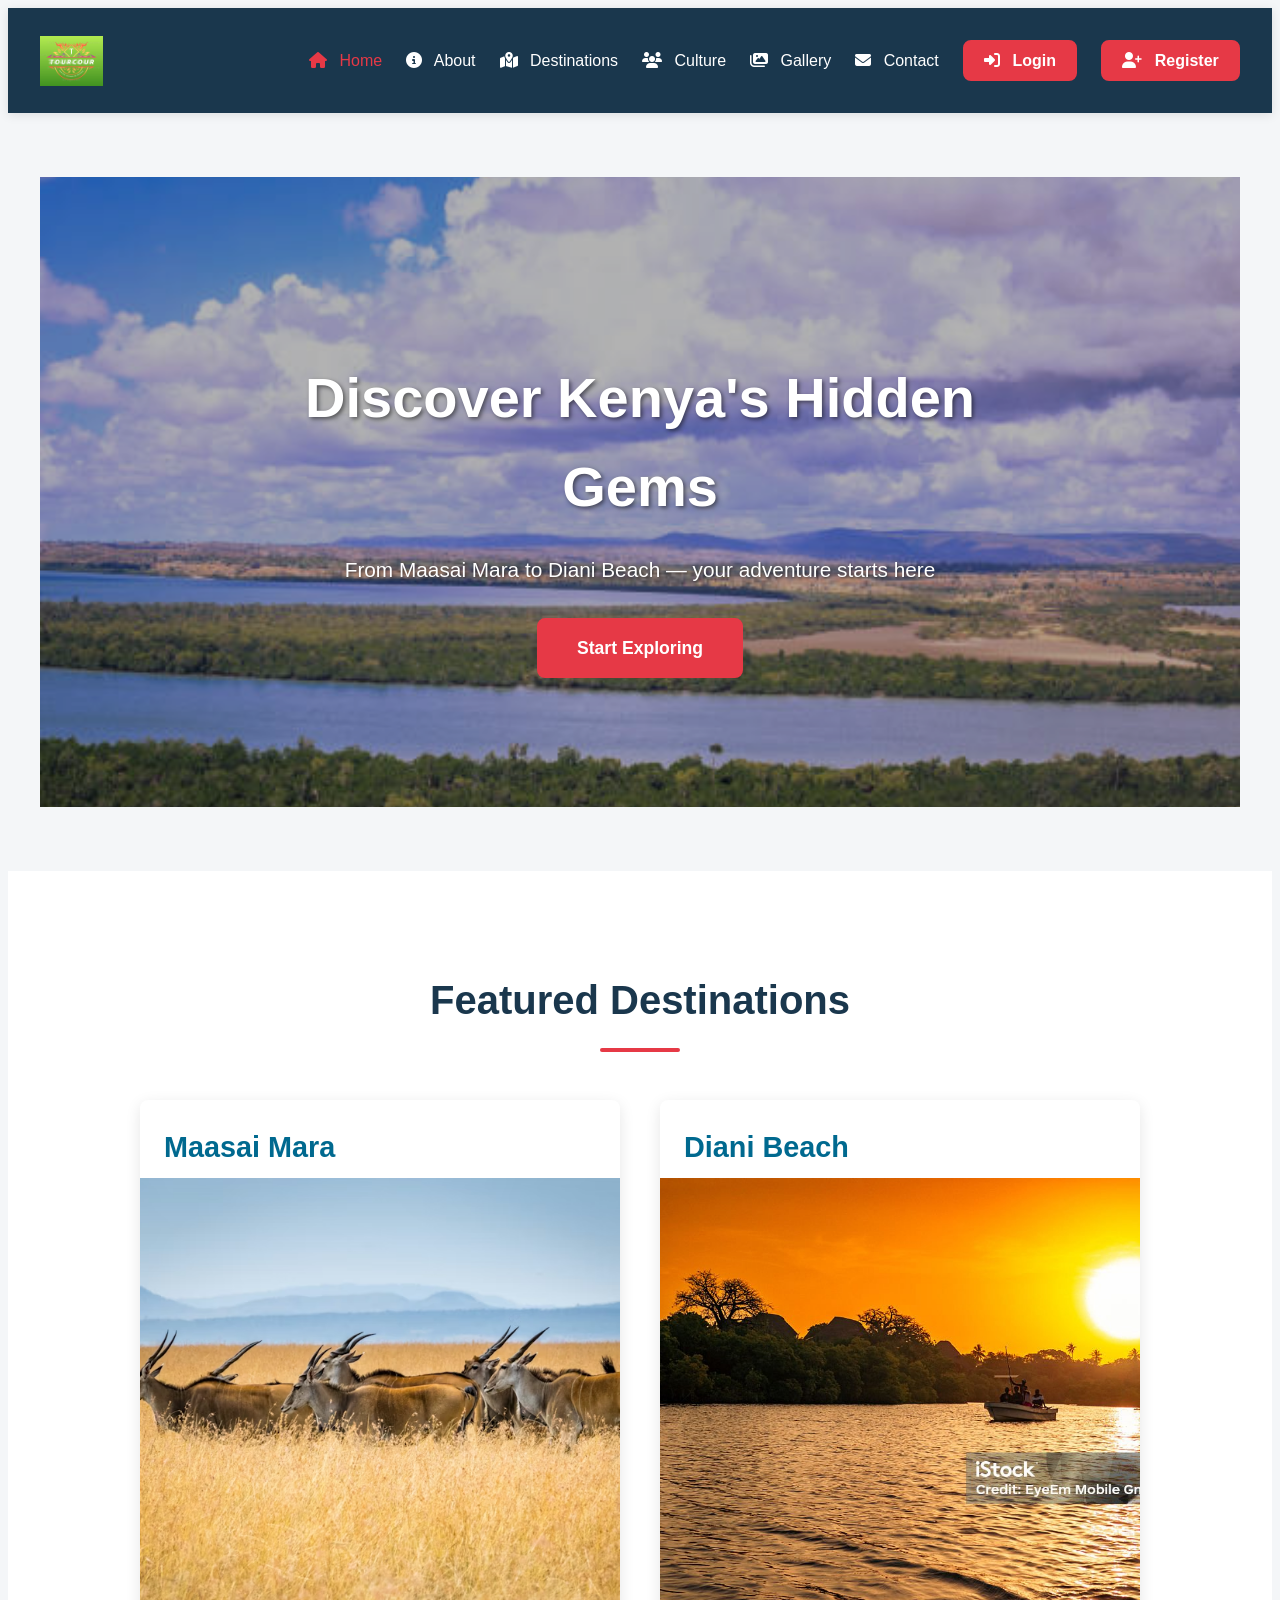
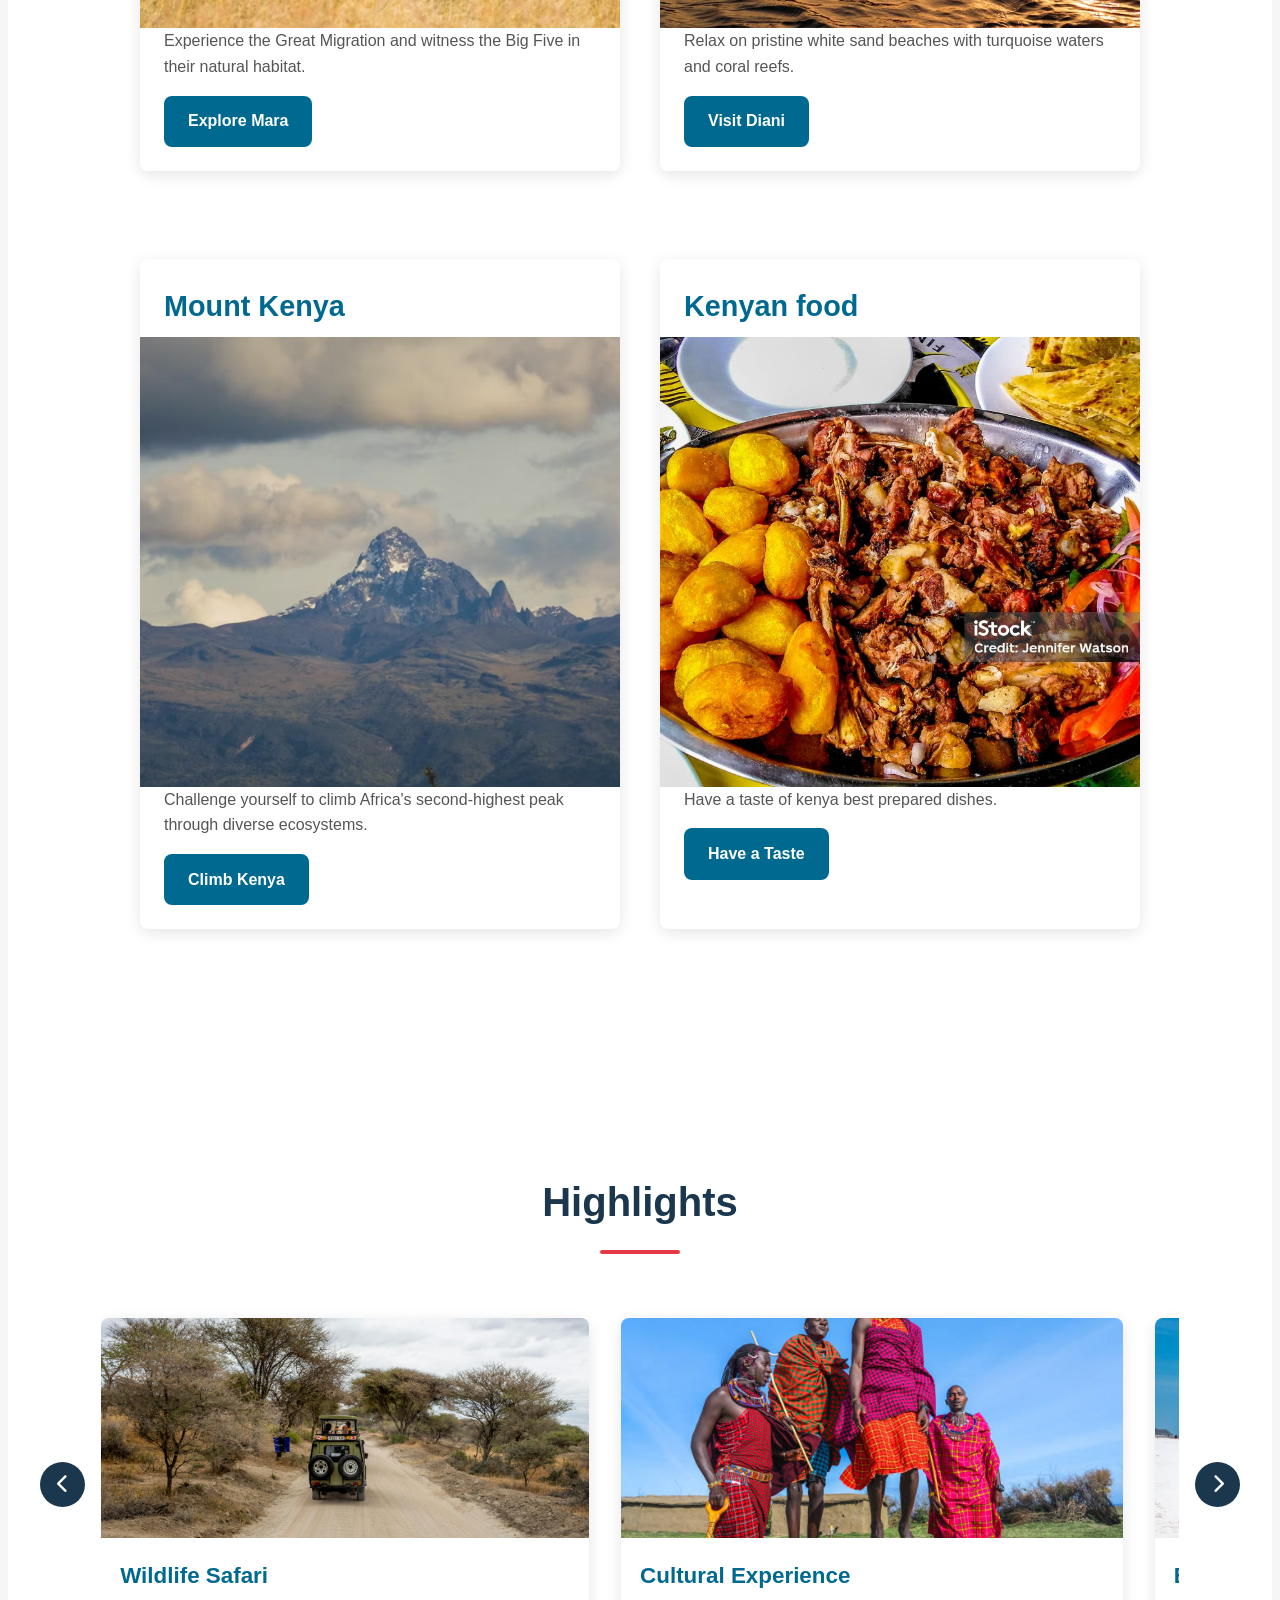
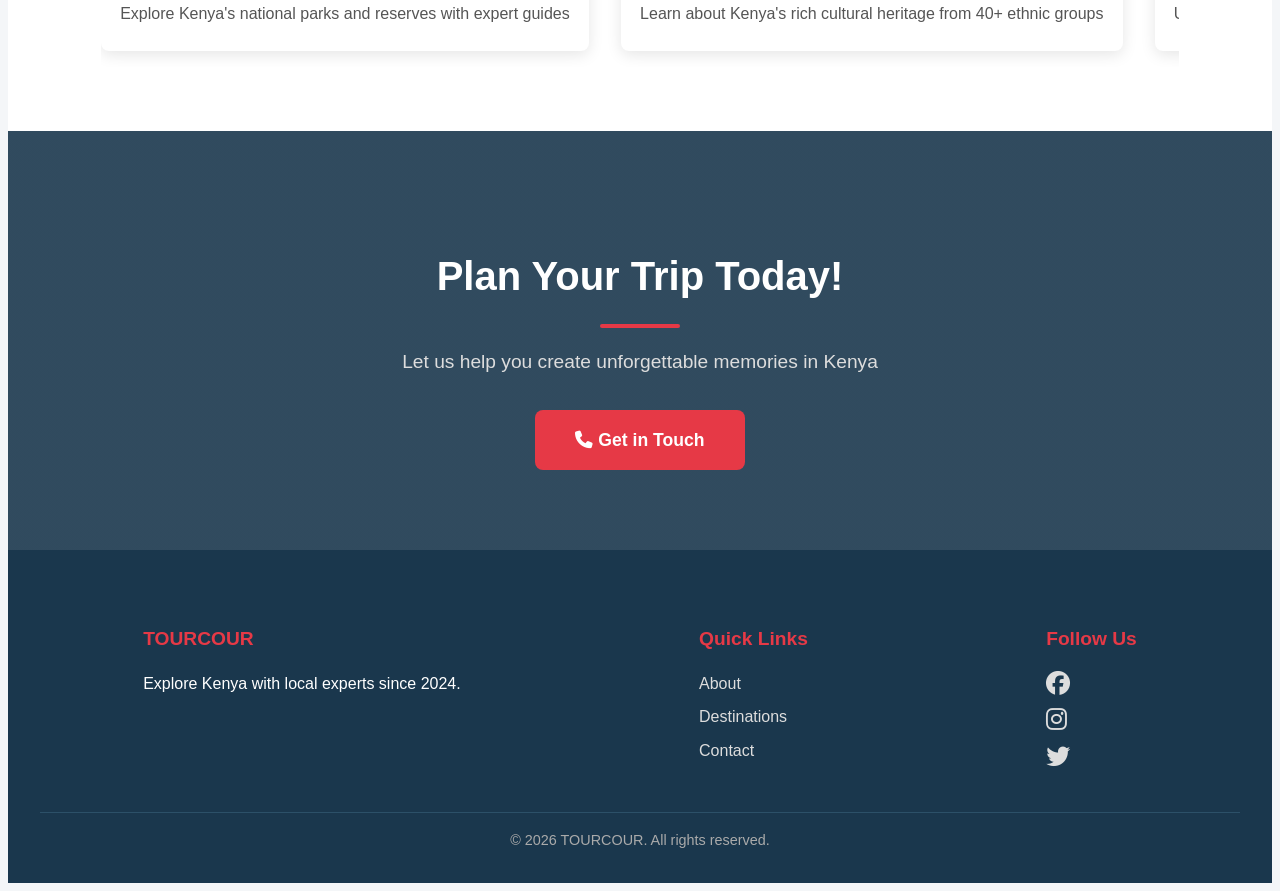
==== index.html @ 34416fbb "Add files via upload" ====
<!DOCTYPE html>
<html lang="en">
<head>
  <meta charset="UTF-8">
  <meta name="viewport" content="width=device-width, initial-scale=1.0">
  <title>TOURCOUR - Explore Kenya's Beauty</title>
  <link rel="stylesheet" href="style.css">
  <link rel="stylesheet" href="https://cdnjs.cloudflare.com/ajax/libs/font-awesome/6.5.0/css/all.min.css">
  <script src="Script.js" defer></script>
</head>
<body>
  <header>
    <nav>
      <div class="logo">
        <img src="Images/LOGO.png" alt="TOURCOUR Logo">
      </div>
      <ul>
        <li><a href="index.html" class="active"><i class="fas fa-home"></i> Home</a></li>
        <li><a href="about.html"><i class="fas fa-info-circle"></i> About</a></li>
        <li><a href="destinations.html"><i class="fas fa-map-marked-alt"></i> Destinations</a></li>
        <li><a href="culture.html"><i class="fas fa-users"></i> Culture</a></li>
        <li><a href="gallery.html"><i class="fas fa-images"></i> Gallery</a></li>
        <li><a href="contact.html"><i class="fas fa-envelope"></i> Contact</a></li>
        <li><button class="btn login-button"><i class="fas fa-sign-in-alt"></i> Login</button></li>
        <li><button class="btn register-button"><i class="fas fa-user-plus"></i> Register</button></li>
      </ul>
    </nav>
  </header>

  <main>
    <section class="hero">
      <img src="Images/Image 26.jpg" alt="Kenyan landscape">
      <div class="hero-text">
        <h1>Discover Kenya's Hidden Gems</h1>
        <p>From Maasai Mara to Diani Beach — your adventure starts here</p>
        <a href="destinations.html" class="btn">Start Exploring</a>
      </div>
    </section>

    <section class="featured-destinations">
      <h2>Featured Destinations</h2>
      <ul class="list-style">
        <li>
          <h3>Maasai Mara</h3>
          <img src="Images/Image 69.jpg" alt="Maasai Mara">
          <p>Experience the Great Migration and witness the Big Five in their natural habitat.</p>
          <a href="destinations.html" class="btn">Explore Mara</a>
        </li>
        <li>
          <h3>Diani Beach</h3>
          <img src="Images/Image 24.jpg" alt="Diani Beach">
          <p>Relax on pristine white sand beaches with turquoise waters and coral reefs.</p>
          <a href="destinations.html" class="btn">Visit Diani</a>
        </li>
        <li>
          <h3>Mount Kenya</h3>
          <img src="Images/Image 63.jpg" alt="Mount Kenya">
          <p>Challenge yourself to climb Africa's second-highest peak through diverse ecosystems.</p>
          <a href="destinations.html" class="btn">Climb Kenya</a>
        </li>
		<li>
		<h3>Kenyan food</h3>
		<img src="Images/Image 12.jpg" alt="Kenyan food">
		<p> Have a taste of kenya best prepared dishes.</p>
		<a href="destinations.html" class="btn">Have a Taste</a>
		</li>
      </ul>
    </section>

    <section class="highlights">
      <h2>Highlights</h2>
      <div class="highlight-carousel">
        <button class="carousel-btn prev"><i class="fas fa-chevron-left"></i></button>
        
        <div class="highlight-track">
          <div class="highlight">
            <img src="Images/Image 6.jpg" alt="Wildlife Safari">
            <h3>Wildlife Safari</h3>
            <p>Explore Kenya's national parks and reserves with expert guides</p>
          </div>
          <div class="highlight">
            <img src="Images/Image 16.jpg" alt="Cultural Experience">
            <h3>Cultural Experience</h3>
            <p>Learn about Kenya's rich cultural heritage from 40+ ethnic groups</p>
          </div>
          <div class="highlight">
            <img src="Images/Image 0.jpg" alt="Beach Relaxation">
            <h3>Beach Relaxation</h3>
            <p>Unwind on Kenya's beautiful Indian Ocean beaches and islands</p>
          </div>
          <div class="highlight">
            <img src="Images/Image 51.jpg" alt="Adventure Tours">
            <h3>Adventure Tours</h3>
            <p>From hot air balloons to hiking, get your adrenaline pumping</p>
          </div>
        </div>

        <button class="carousel-btn next"><i class="fas fa-chevron-right"></i></button>
      </div>
    </section>

    <section class="call-to-action">
      <h2>Plan Your Trip Today!</h2>
      <p>Let us help you create unforgettable memories in Kenya</p>
      <a href="contact.html" class="btn"><i class="fas fa-phone"></i> Get in Touch</a>
    </section>
  </main>

  <footer>
    <div class="footer-content">
      <div class="footer-section">
        <h4>TOURCOUR</h4>
        <p>Explore Kenya with local experts since 2024.</p>
      </div>
      <div class="footer-section">
        <h4>Quick Links</h4>
        <a href="about.html">About</a>
        <a href="destinations.html">Destinations</a>
        <a href="contact.html">Contact</a>
      </div>
      <div class="footer-section">
        <h4>Follow Us</h4>
        <a href="#"><i class="fab fa-facebook"></i></a>
        <a href="#"><i class="fab fa-instagram"></i></a>
        <a href="#"><i class="fab fa-twitter"></i></a>
      </div>
    </div>
    <p class="copyright">&copy; 2026 TOURCOUR. All rights reserved.</p>
  </footer>
</body>
</html>
---- style.css ----
{
  box-sizing: border-box;
  margin: 0;
  padding: 0;
}

body {
  font-family: 'Segoe UI', Tahoma, Geneva, Verdana, sans-serif;
  background-color: #f4f6f8;
  color: #333;
  line-height: 1.6;
}

a {
  text-decoration: none;
  color: inherit;
  transition: all 0.3s ease;
}

img {
  max-width: 100%;
  display: block;
}


header {
  background: #1A374D;
  color: #fff;
  padding: 1rem 2rem;
  position: sticky;
  top: 0;
  z-index: 100;
  box-shadow: 0 2px 10px rgba(0,0,0,0.1);
}

header nav {
  display: flex;
  justify-content: space-between;
  align-items: center;
  max-width: 1400px;
  margin: 0 auto;
}

.logo img {
  height: 50px;
  width: auto;
}

.logo {
  color: #fff;
  font-size: 1.8rem;
  font-weight: bold;
  letter-spacing: 1px;
}

header nav ul {
  list-style: none;
  display: flex;
  align-items: center;
  gap: 1.5rem;
}

header nav a {
  color: #fff;
  text-decoration: none;
  transition: color 0.3s ease;
  font-weight: 500;
  padding: 0.5rem 0;
}

header nav a:hover,
nav a.active {
  color: #e63946;
}

nav a i, nav button i {
  margin-right: 0.5rem;
}

.btn {
  background: #00698f;
  color: #fff;
  border: none;
  padding: 0.8rem 1.5rem;
  font-size: 1rem;
  cursor: pointer;
  border-radius: 0.5rem;
  transition: all 0.3s ease;
  display: inline-block;
  font-weight: 600;
  text-align: center;
}

.btn:hover {
  background: #005d7f;
  transform: translateY(-2px);
  box-shadow: 0 5px 15px rgba(0,0,0,0.2);
}

/* Login & Register Buttons - NOT WHITE ANYMORE */
.login-button, .register-button {
  background: #e63946;
  border: 2px solid #e63946;
  color: #fff;
  padding: 0.6rem 1.2rem;
}

.login-button:hover, .register-button:hover {
  background: #b30000;
  border-color: #b30000;
  color: #fff;
}

.hero {
  position: relative;
  height: 70vh;
  overflow: hidden;
}

.hero img {
  width: 100%;
  height: 100%;
  object-fit: cover;
  filter: brightness(0.7);
}

.hero-text {
  position: absolute;
  top: 50%;
  left: 50%;
  transform: translate(-50%, -50%);
  text-align: center;
  color: white;
  width: 90%;
  max-width: 800px;
}

.hero-text h1 {
  font-size: 3.5rem;
  margin-bottom: 1rem;
  text-shadow: 2px 2px 4px rgba(0,0,0,0.5);
}

.hero-text p {
  font-size: 1.3rem;
  margin-bottom: 2rem;
  text-shadow: 1px 1px 3px rgba(0,0,0,0.5);
}

.hero .btn {
  background: #e63946;
  padding: 1rem 2.5rem;
  font-size: 1.1rem;
}

.hero .btn:hover {
  background: #b30000;
}

.page-header {
  height: 45vh;
  background-size: cover;
  background-position: center;
  display: flex;
  flex-direction: column;
  justify-content: center;
  align-items: center;
  text-align: center;
  color: white;
  position: relative;
}

.page-header::before {
  content: '';
  position: absolute;
  top: 0;
  left: 0;
  width: 100%;
  height: 100%;
  background: rgba(0,0,0,0.5);
}

.page-header h1, .page-header p {
  position: relative;
  z-index: 1;
  text-shadow: 2px 2px 4px rgba(0,0,0,0.5);
}

.page-header h1 {
  font-size: 3rem;
  margin-bottom: 0.5rem;
}

.page-header p {
  font-size: 1.2rem;
  max-width: 600px;
}

section {
  padding: 4rem 2rem;
}

section:nth-child(even) {
  background-color: #fff;
}

h2 {
  text-align: center;
  font-size: 2.5rem;
  color: #1A374D;
  margin-bottom: 3rem;
  position: relative;
}

h2::after {
  content: '';
  width: 80px;
  height: 4px;
  background: #e63946;
  display: block;
  margin: 1rem auto 0;
  border-radius: 2px;
}

.list-style {
  list-style: none;
  padding: 0;
  max-width: 1000px;
  margin: 2rem auto;
  display: grid;
  grid-template-columns: repeat(auto-fit, minmax(350px, 1fr));
  gap: 2.5rem;
}

.list-style li {
  background: #fff;
  margin-bottom: 3rem;
  border-radius: 0.5rem;
  box-shadow: 0 4px 15px rgba(0,0,0,0.1);
  overflow: hidden;
  transition: transform 0.3s ease;
}

.list-style li:hover {
  transform: translateY(-5px);
  box-shadow: 0 8px 25px rgba(0,0,0,0.15);
}

.list-style h3 {
  padding: 1.5rem 1.5rem 0.5rem 1.5rem;
  margin: 0;
  color: #00698f;
  font-size: 1.8rem;
}

.list-style img {
  width: 100%;
  height: 450px;
  object-fit: cover;
 object-position: center;
  display: block;
}

.list-style p {
  padding: 0 1.5rem 1rem 1.5rem;
  color: #555;
  line-height: 1.6;
  margin: 0;
}

.list-style h4 {
  padding: 0 1.5rem;
  margin: 1rem 0 0.5rem 0;
  color: #1A374D;
  font-size: 1.2rem;
}

.list-style .btn {
  margin: 0 1.5rem 1.5rem 1.5rem;
  background: #00698f;
}

.list-style .btn:hover {
  background: #005d7f;
}


.highlights {
  padding: 4rem 2rem;
  background: #fff;
}

.highlight-carousel {
  max-width: 1200px;
  margin: 0 auto;
  position: relative;
  display: flex;
  align-items: center;
  gap: 1rem;
}

.highlight-track {
  display: flex;
  gap: 2rem;
  overflow-x: auto;
  scroll-behavior: smooth;
  scrollbar-width: none;
  -ms-overflow-style: none;
  padding: 1rem 0;
}

.highlight-track::-webkit-scrollbar {
  display: none;
}

.highlight {
  min-width: 300px;
  background: #fff;
  border-radius: 0.5rem;
  box-shadow: 0 4px 15px rgba(0,0,0,0.1);
  overflow: hidden;
  transition: transform 0.3s ease;
  flex-shrink: 0;
}

.highlight:hover {
  transform: translateY(-5px);
}

.highlight img {
  width: 100%;
  height: 220px;
  object-fit: cover;
  display: block;
}

.highlight h3 {
  padding: 1.2rem 1.2rem 0.5rem 1.2rem;
  margin: 0;
  color: #00698f;
  font-size: 1.4rem;
}

.highlight p {
  padding: 0 1.2rem 1.5rem 1.2rem;
  margin: 0;
  color: #555;
  line-height: 1.6;
}

.carousel-btn {
  background: #1A374D;
  color: white;
  border: none;
  width: 45px;
  height: 45px;
  border-radius: 50%;
  cursor: pointer;
  font-size: 1.2rem;
  transition: all 0.3s ease;
  flex-shrink: 0;
}

.carousel-btn:hover {
  background: #e63946;
  transform: scale(1.1);
}

.call-to-action {
  background: linear-gradient(rgba(26,55,77,0.9), rgba(26,55,77,0.9)), url('Images/Image 32');
  background-size: cover;
  background-position: center;
  color: white;
  text-align: center;
  padding: 5rem 2rem;
}

.call-to-action h2 {
  color: white;
  margin-bottom: 1rem;
}

.call-to-action h2::after {
  background: #e63946;
}

.call-to-action p {
  font-size: 1.2rem;
  margin-bottom: 2rem;
  color: #ddd;
}

.call-to-action .btn {
  background: #e63946;
  padding: 1rem 2.5rem;
  font-size: 1.1rem;
}

.call-to-action .btn:hover {
  background: #b30000;
}

.about-intro {
  text-align: center;
  max-width: 800px;
  margin: 0 auto 3rem auto;
}

.about-grid {
  display: grid;
  grid-template-columns: repeat(auto-fit, minmax(280px, 1fr));
  gap: 2rem;
  max-width: 1200px;
  margin: 0 auto 3rem auto;
}

.about-card {
  background: #fff;
  padding: 2.5rem 2rem;
  border-radius: 0.5rem;
  box-shadow: 0 4px 15px rgba(0,0,0,0.08);
  text-align: center;
  transition: transform 0.3s ease;
}

.about-card:hover {
  transform: translateY(-5px);
}

.about-icon {
  font-size: 3rem;
  color: #e63946;
  margin-bottom: 1.5rem;
  display: block;
}

.about-card h3 {
  color: #1A374D;
  font-size: 1.5rem;
  margin-bottom: 1rem;
}

.about-card p {
  color: #555;
  line-height: 1.7;
  text-align: left;
}

.about-card p strong {
  color: #00698f;
}

.about-cta {
  text-align: center;
  background: #1A374D;
  color: white;
  padding: 3rem 2rem;
  border-radius: 0.5rem;
  max-width: 800px;
  margin: 0 auto;
}

.about-cta h3 {
  font-size: 2rem;
  margin-bottom: 1rem;
  color: white;
}

.about-cta p {
  font-size: 1.1rem;
  margin-bottom: 2rem;
  color: #ddd;
}

.about-cta .btn {
  background: #e63946;
}

.about-cta .btn:hover {
  background: #b30000;
}

.gallery-container {
  max-width: 1200px;
  margin: 2rem auto;
  padding: 0 1rem;
  display: grid;
  grid-template-columns: repeat(auto-fit, minmax(350px, 1fr));
  gap: 2rem;
}

.gallery-item {
  background: #fff;
  border-radius: 0.5rem;
  box-shadow: 0 4px 15px rgba(0,0,0,0.1);
  overflow: hidden;
  transition: transform 0.3s ease;
}

.gallery-item:hover {
  transform: translateY(-5px);
}

.gallery-item img {
  width: 100%;
  height: 300px;
  object-fit: cover;
  display: block;
}

.gallery-text {
  padding: 1.5rem;
}

.gallery-text h3 {
  color: #00698f;
  font-size: 1.5rem;
  margin: 0 0 0.8rem 0;
}

.gallery-text p {
  color: #555;
  line-height: 1.6;
  margin: 0;
}

.contact-container {
  max-width: 1100px;
  margin: 0 auto;
  display: grid;
  grid-template-columns: 1fr 1.5fr;
  gap: 3rem;
  align-items: start;
}

.contact-info, .contact-form-wrapper {
  background: #fff;
  padding: 2.5rem;
  border-radius: 0.5rem;
  box-shadow: 0 4px 15px rgba(0,0,0,0.08);
}

.contact-info h2, .contact-form-wrapper h2 {
  text-align: left;
  margin-bottom: 1rem;
}

.contact-info h2::after, .contact-form-wrapper h2::after {
  margin: 1rem 0 0 0;
}

.info-item {
  display: flex;
  align-items: flex-start;
  gap: 1rem;
  margin: 2rem 0;
}

.info-item i {
  font-size: 1.5rem;
  color: #e63946;
  margin-top: 0.2rem;
  width: 30px;
}

.info-item h4 {
  margin: 0 0 0.3rem 0;
  color: #1A374D;
}

.info-item p {
  margin: 0;
  color: #555;
}

.form-group {
  margin-bottom: 1.5rem;
}

.form-group label {
  display: block;
  margin-bottom: 0.5rem;
  color: #1A374D;
  font-weight: 600;
}

.form-group label i {
  margin-right: 0.5rem;
  color: #e63946;
}

.form-group input,
.form-group textarea {
  width: 100%;
  padding: 0.9rem;
  border: 2px solid #e0e0e0;
  border-radius: 0.5rem;
  font-size: 1rem;
  font-family: inherit;
  transition: border-color 0.3s ease;
}

.form-group input:focus,
.form-group textarea:focus {
  outline: none;
  border-color: #00698f;
}

.contact-form-wrapper .btn {
  width: 100%;
  padding: 1rem;
  font-size: 1.1rem;
  background: #e63946;
}

.contact-form-wrapper .btn:hover {
  background: #b30000;
}


.modal {
  display: none;
  position: fixed;
  z-index: 1000;
  left: 0;
  top: 0;
  width: 100%;
  height: 100%;
  background-color: rgba(0,0,0,0.6);
  animation: fadeIn 0.3s;
}

@keyframes fadeIn {
  from { opacity: 0; }
  to { opacity: 1; }
}

.modal-content {
  background-color: #fff;
  margin: 10% auto;
  padding: 2.5rem;
  border-radius: 0.5rem;
  width: 90%;
  max-width: 450px;
  position: relative;
  animation: slideDown 0.3s;
}

@keyframes slideDown {
  from { transform: translateY(-50px); opacity: 0; }
  to { transform: translateY(0); opacity: 1; }
}

.close {
  position: absolute;
  right: 1.5rem;
  top: 1rem;
  font-size: 2rem;
  font-weight: bold;
  color: #aaa;
  cursor: pointer;
  transition: color 0.3s;
}

.close:hover {
  color: #e63946;
}

.modal-content h2 {
  margin-bottom: 1.5rem;
  text-align: center;
  color: #1A374D;
}

.modal-content h2 i {
  margin-right: 0.5rem;
  color: #e63946;
}

.modal-content .btn {
  width: 100%;
  margin-top: 0.5rem;
}


footer {
  background: #1A374D;
  color: #fff;
  padding: 3rem 2rem 1rem;
}

.footer-content {
  display: flex;
  justify-content: space-around;
  flex-wrap: wrap;
  gap: 2rem;
  max-width: 1200px;
  margin: 0 auto 2rem;
}

.footer-section h4 {
  margin-bottom: 1rem;
  color: #e63946;
  font-size: 1.2rem;
}

.footer-section a {
  color: #ddd;
  text-decoration: none;
  display: block;
  margin-bottom: 0.5rem;
  transition: color 0.3s;
}

.footer-section a:hover {
  color: #fff;
}

.footer-section i {
  font-size: 1.5rem;
  margin-right: 1rem;
}

.footer-section i:hover {
  color: #e63946;
}

.copyright {
  text-align: center;
  border-top: 1px solid #2c5068;
  padding-top: 1rem;
  color: #aaa;
  font-size: 0.9rem;
}

.image-container,
.destination-card,
.culture-group,
.gallery ul {
  display: none;
}


@media (max-width: 768px) {
  header nav {
    flex-direction: column;
    gap: 1rem;
  }
  
  header nav ul {
    flex-wrap: wrap;
    justify-content: center;
    gap: 1rem;
  }
  
  .hero-text h1 {
    font-size: 2.5rem;
  }
  
  .hero-text p {
    font-size: 1.1rem;
  }
  
  .page-header h1 {
    font-size: 2rem;
  }
  
  .page-header p {
    font-size: 1rem;
    padding: 0 1rem;
  }
  
  .contact-container {
    grid-template-columns: 1fr;
    gap: 2rem;
  }
  
  .carousel-btn {
    display: none;
  }
  
  .highlight {
    min-width: 280px;
  }
  
  .gallery-container {
    grid-template-columns: 1fr;
  }
  
  .about-grid {
    grid-template-columns: 1fr;
  }
  
  .footer-content {
    flex-direction: column;
    text-align: center;
  }
  
  .modal-content {
    margin: 20% auto;
    width: 95%;
  }
  
  section {
    padding: 2rem 1rem;
  }
  
  h2 {
    font-size: 2rem;
  }
}
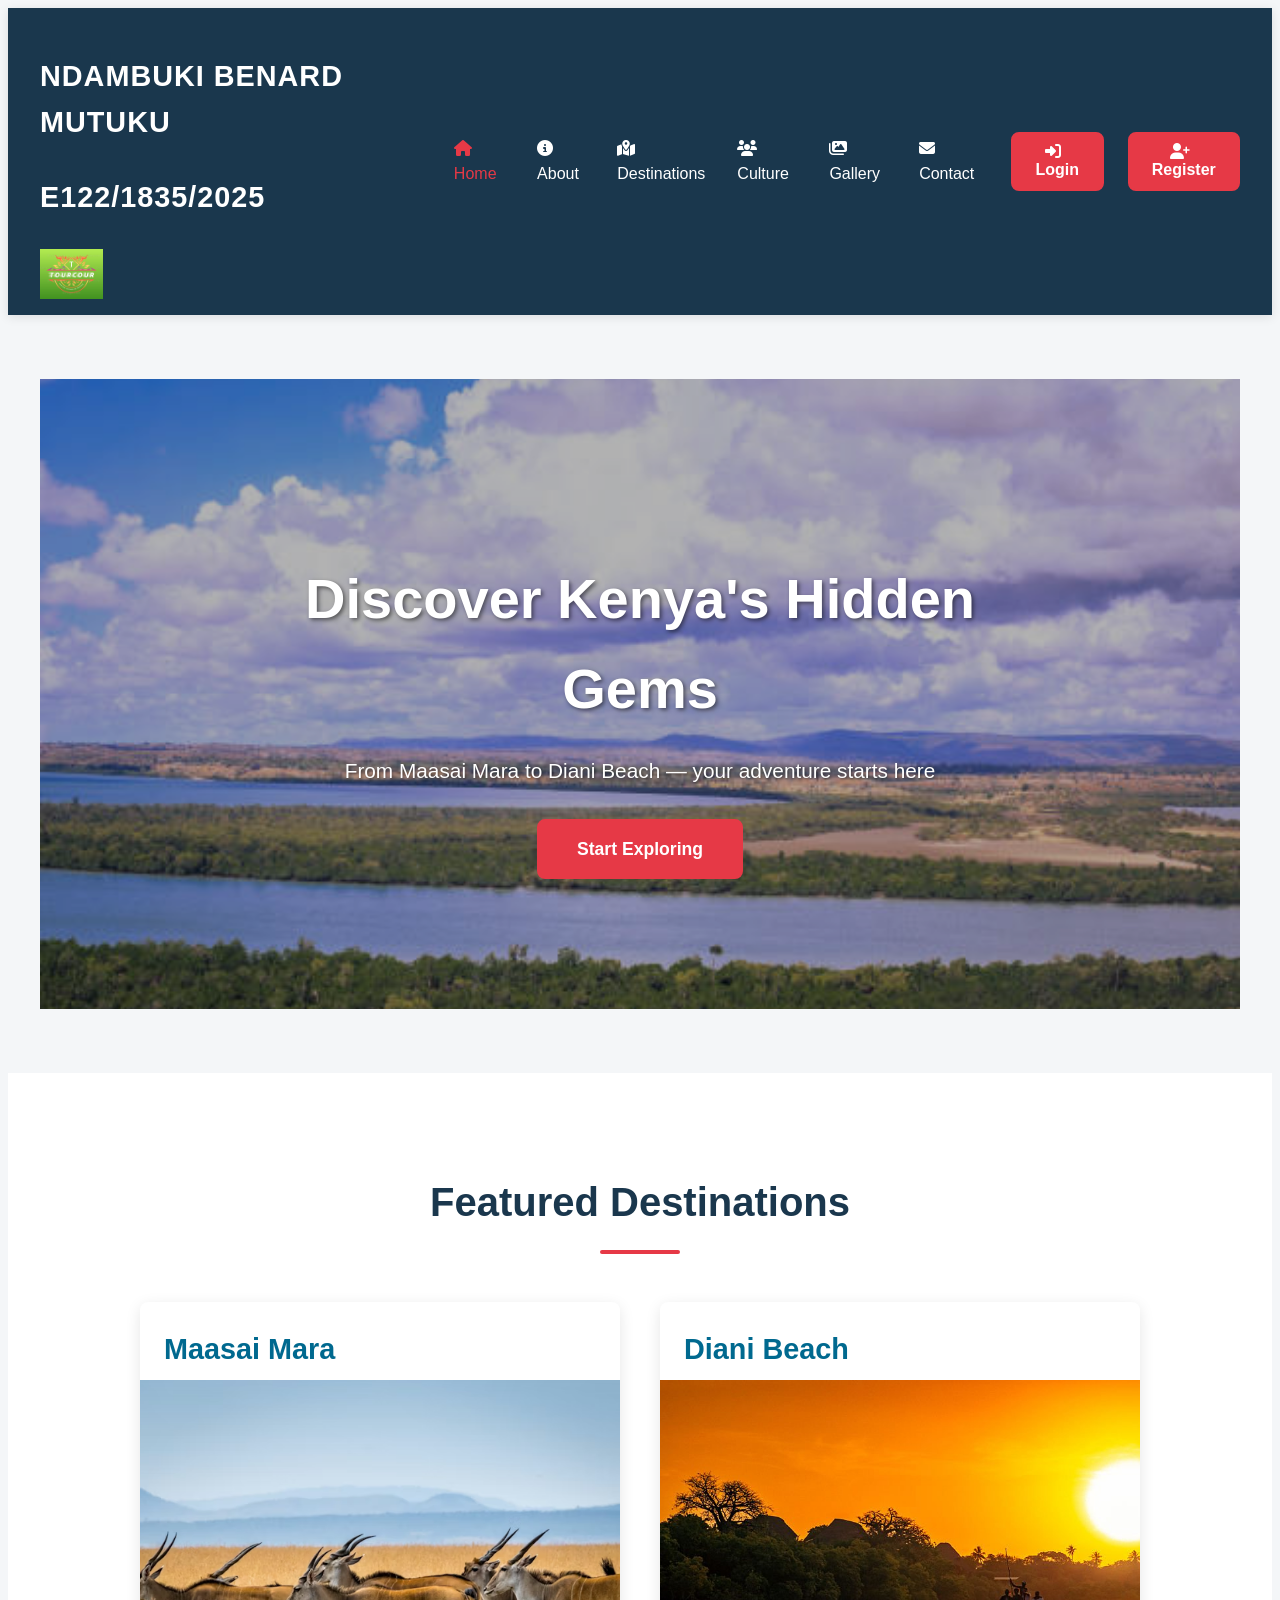
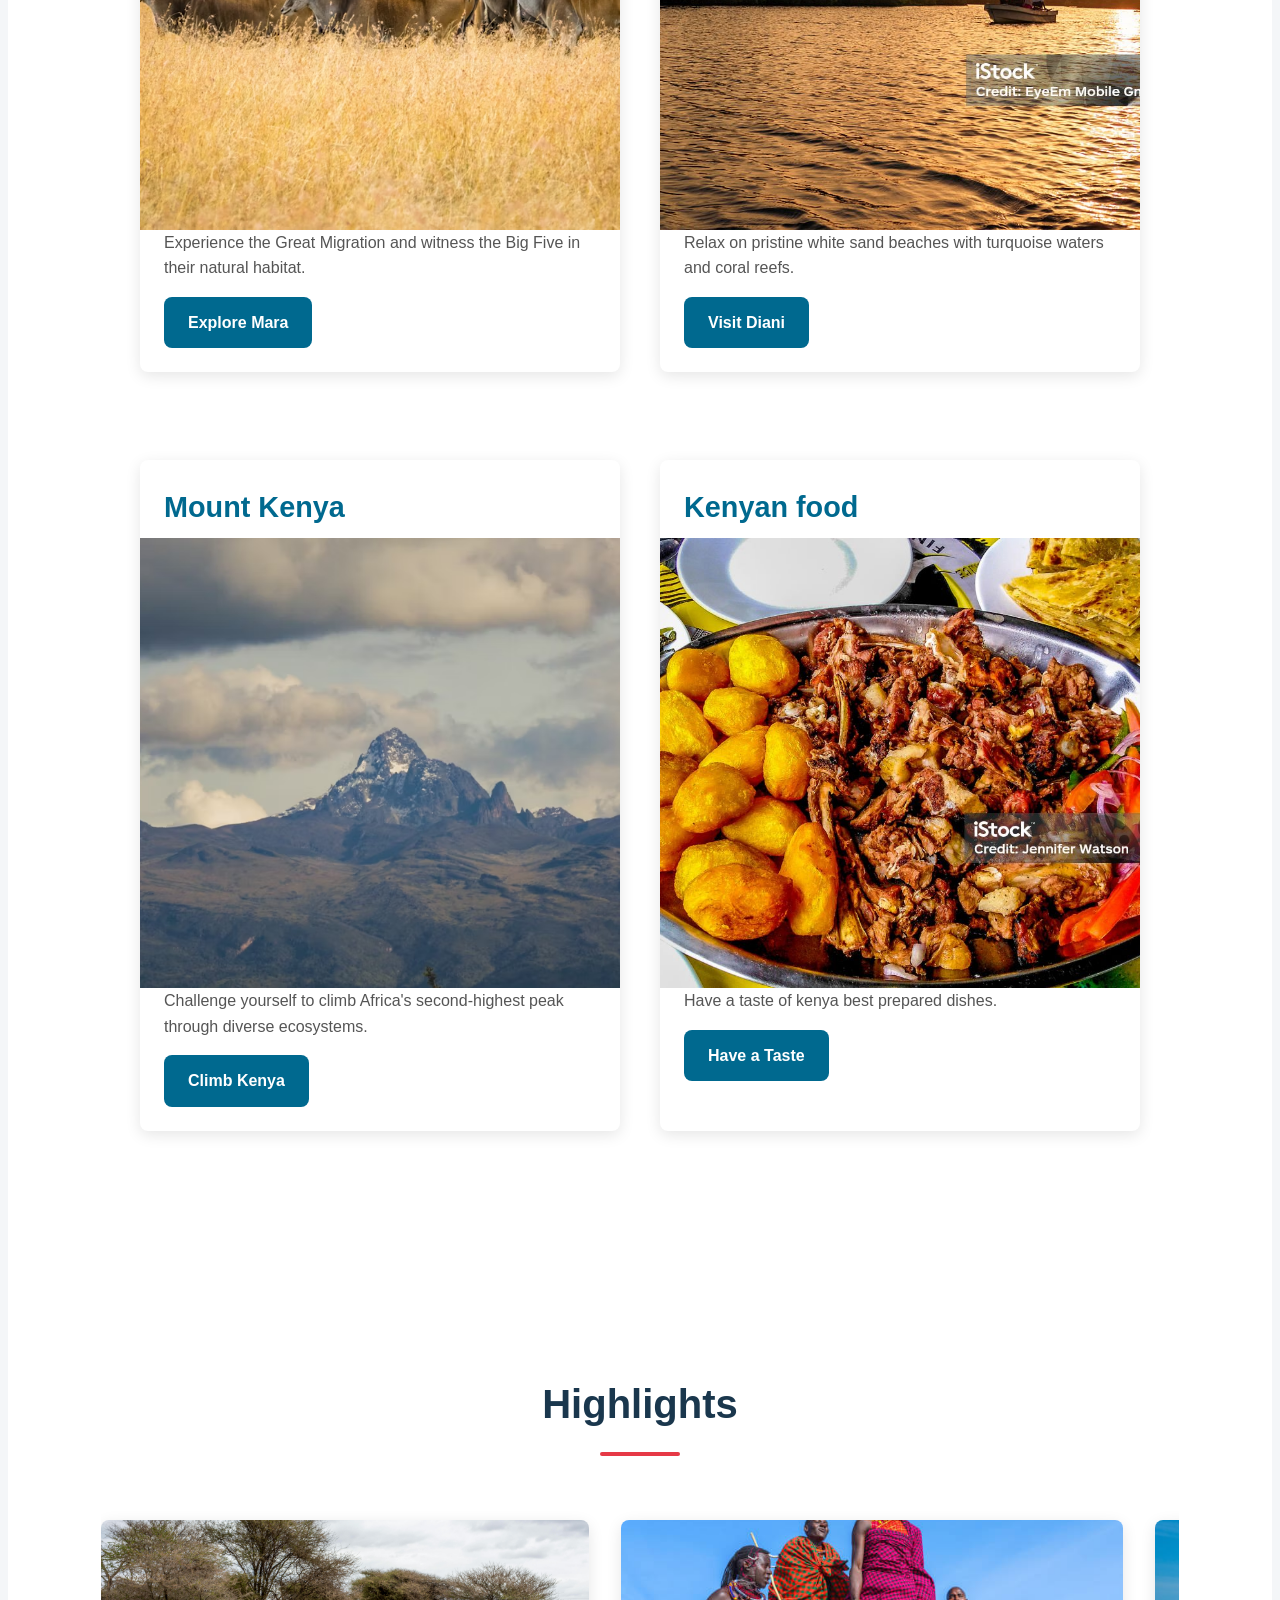
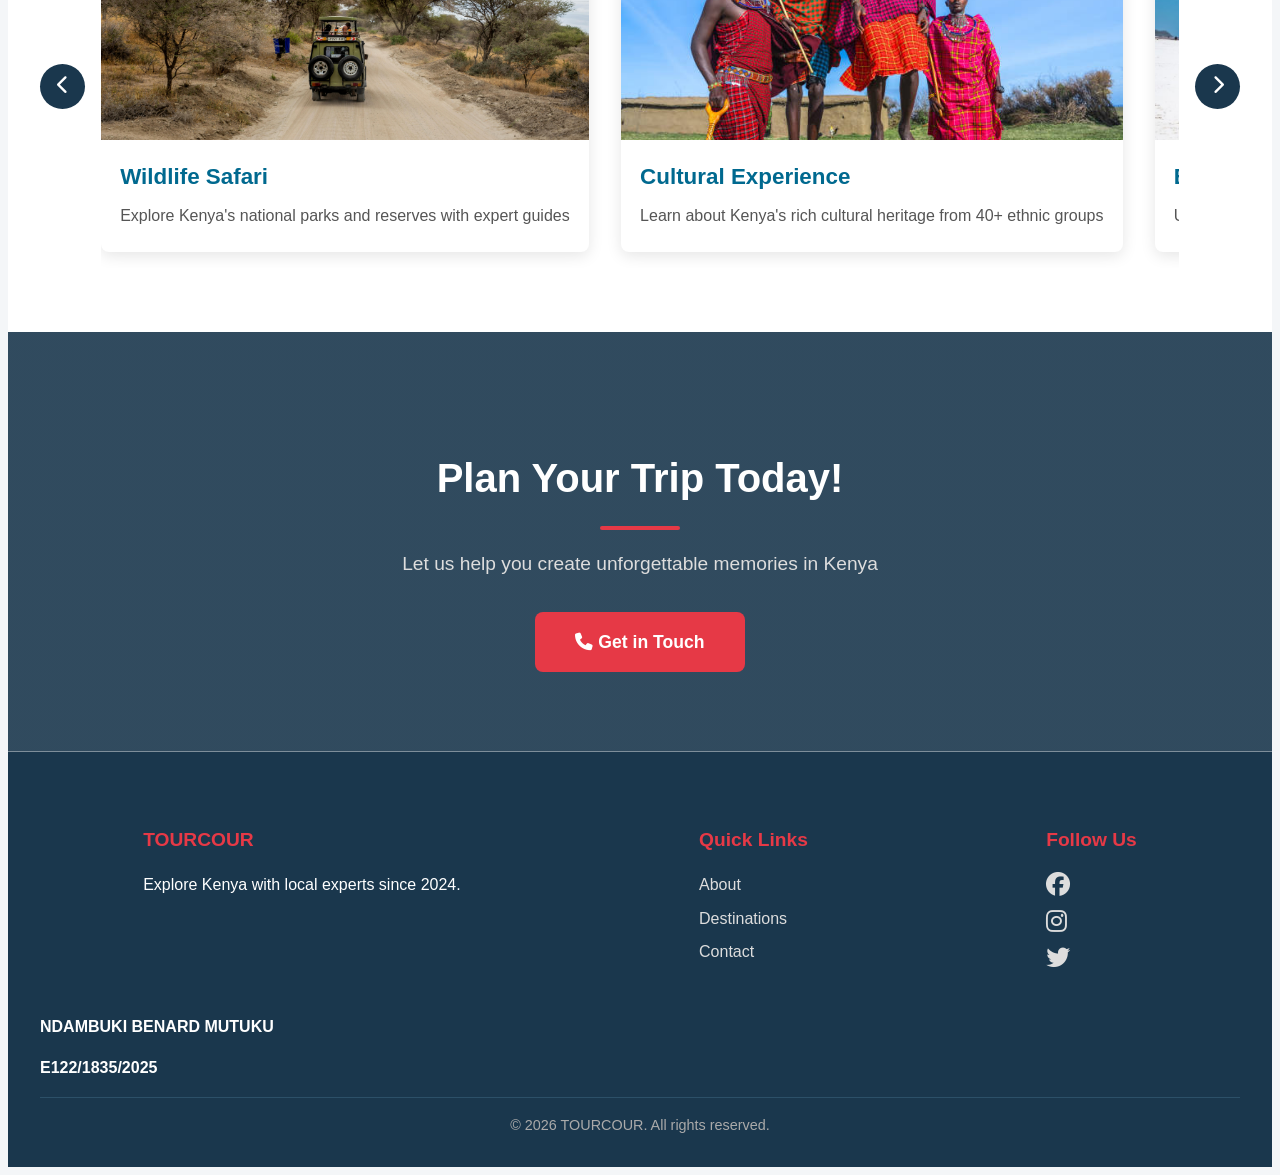
==== commit 498fdcec: "Update index.html" ====
--- a/index.html
+++ b/index.html
@@ -12,6 +12,8 @@
   <header>
     <nav>
       <div class="logo">
+		  <p><b>NDAMBUKI BENARD MUTUKU</b></p>
+		  <P><b>E122/1835/2025</b></P>
         <img src="Images/LOGO.png" alt="TOURCOUR Logo">
       </div>
       <ul>
@@ -125,7 +127,9 @@
         <a href="#"><i class="fab fa-twitter"></i></a>
       </div>
     </div>
+	  <p><b>NDAMBUKI BENARD MUTUKU</b></p>
+		  <P><b>E122/1835/2025</b></P>
     <p class="copyright">&copy; 2026 TOURCOUR. All rights reserved.</p>
   </footer>
 </body>
-</html>+</html>
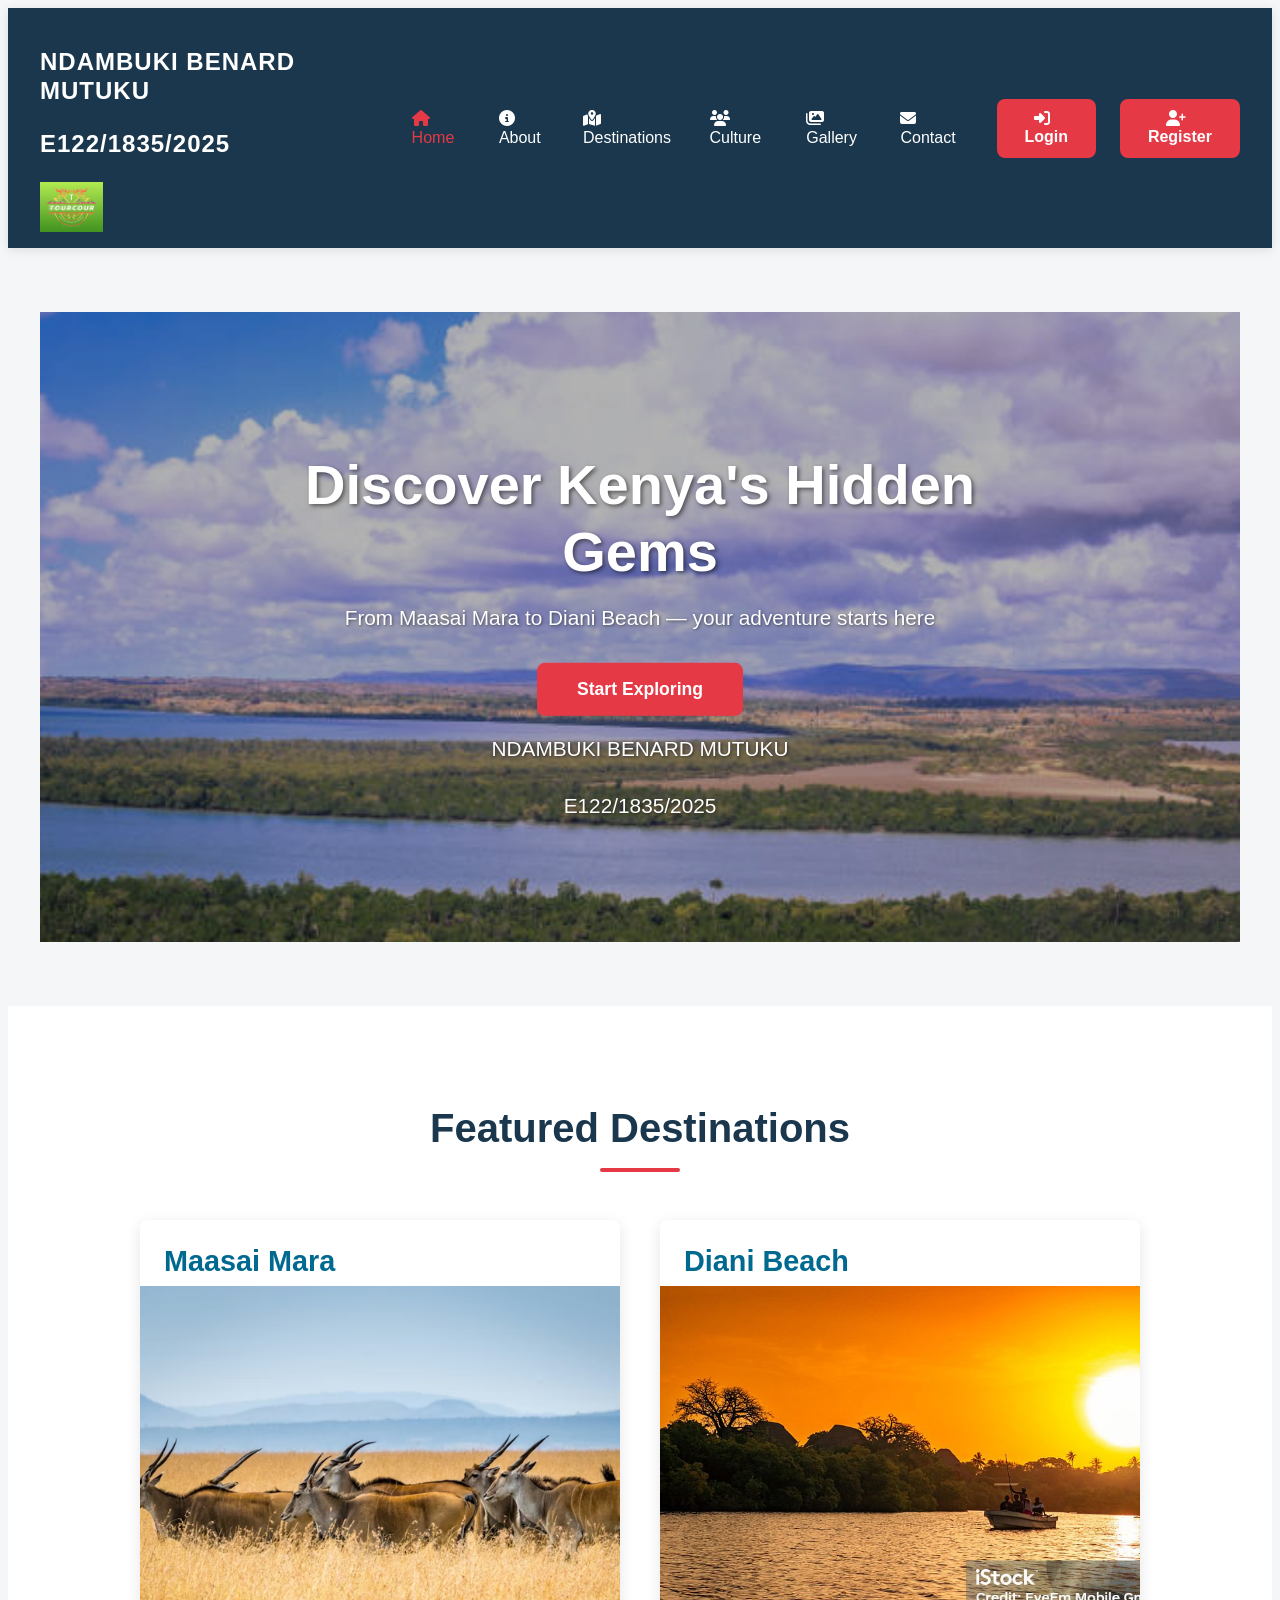
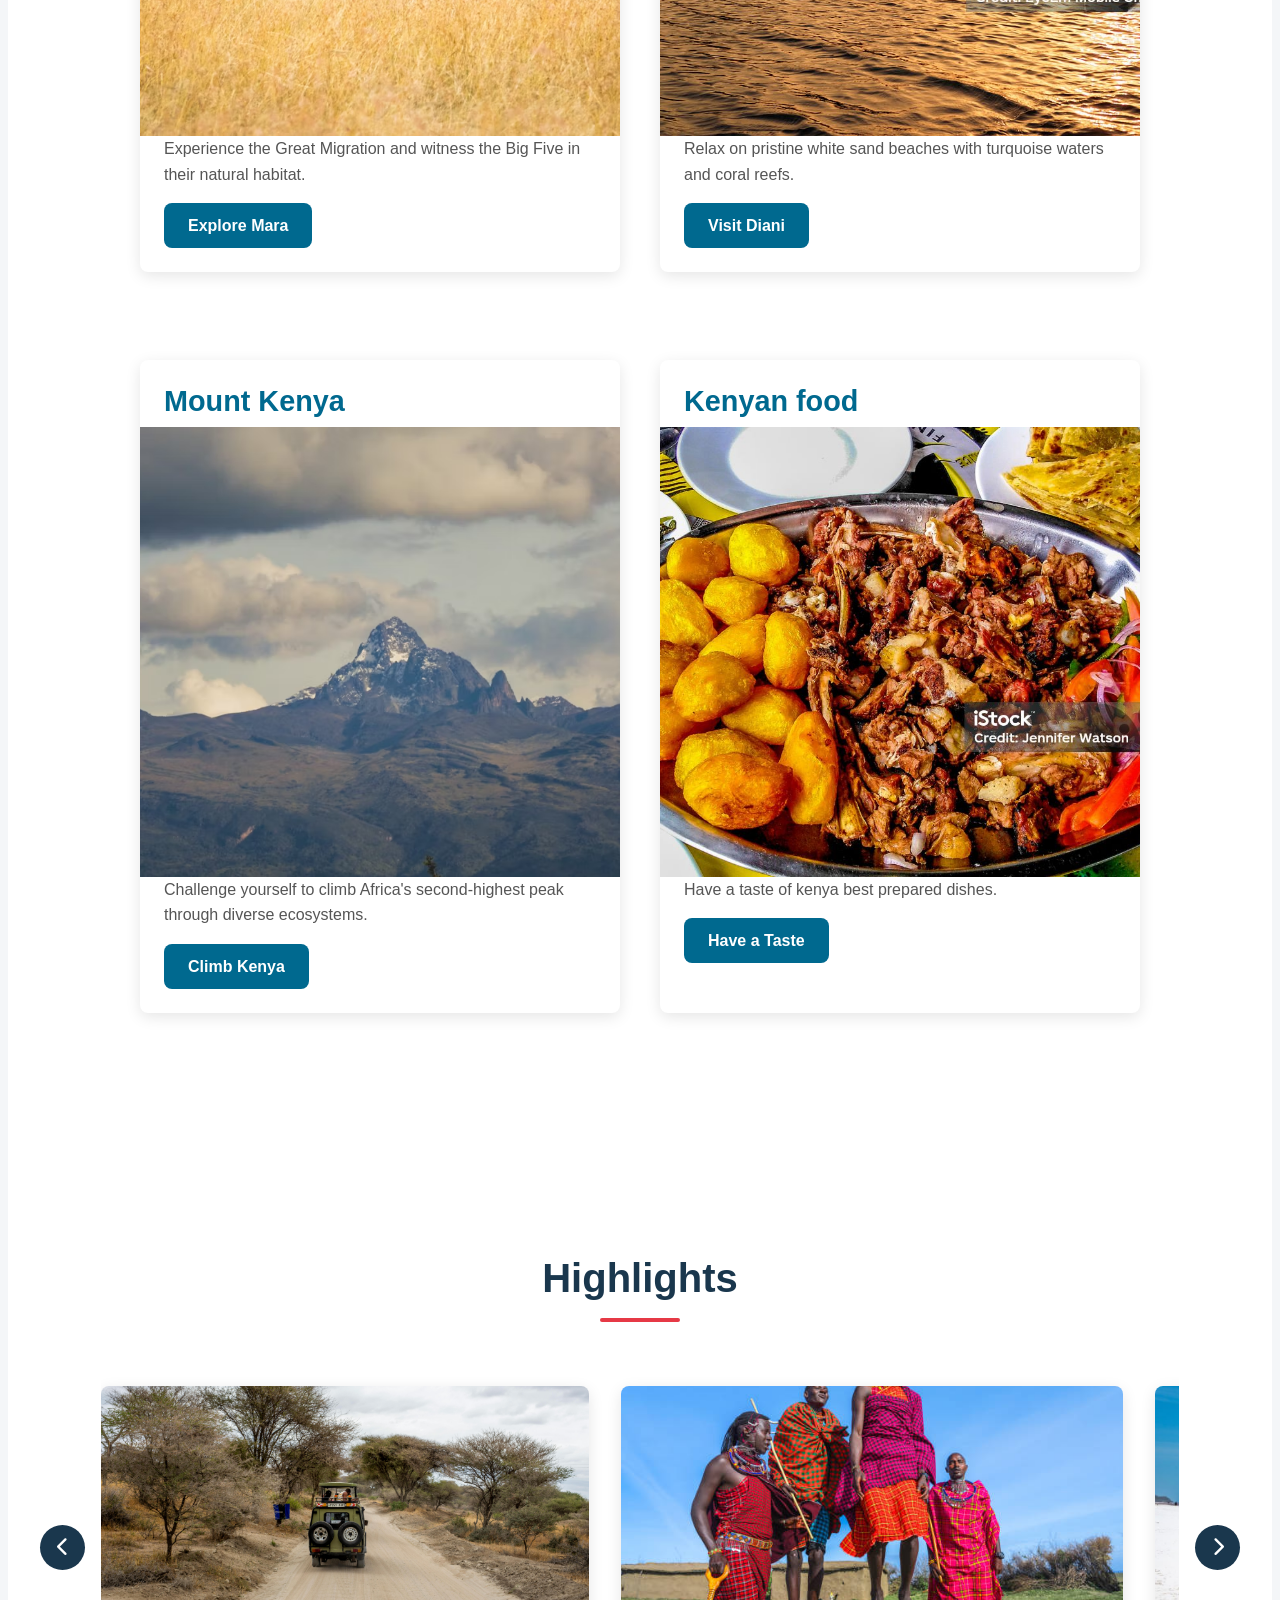
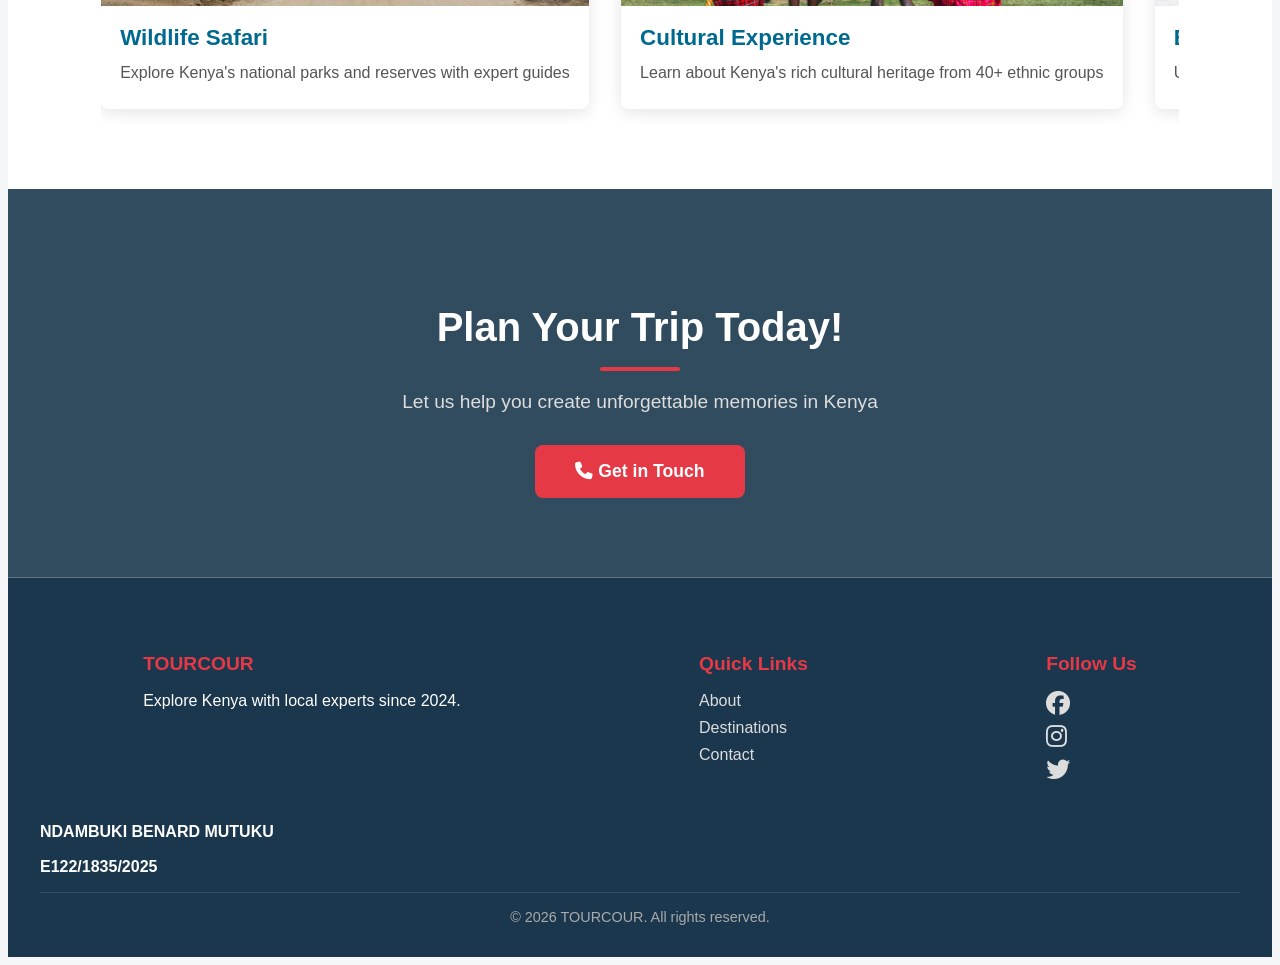
==== commit 97bd7dcf: "Update index.html" ====
--- a/index.html
+++ b/index.html
@@ -12,8 +12,8 @@
   <header>
     <nav>
       <div class="logo">
-		  <p><b>NDAMBUKI BENARD MUTUKU</b></p>
-		  <P><b>E122/1835/2025</b></P>
+		  <p>NDAMBUKI BENARD MUTUKU</p>
+		  <P>E122/1835/2025</P>
         <img src="Images/LOGO.png" alt="TOURCOUR Logo">
       </div>
       <ul>
@@ -36,6 +36,8 @@
         <h1>Discover Kenya's Hidden Gems</h1>
         <p>From Maasai Mara to Diani Beach — your adventure starts here</p>
         <a href="destinations.html" class="btn">Start Exploring</a>
+		   <p>NDAMBUKI BENARD MUTUKU</p>
+		  <P>E122/1835/2025</P>
       </div>
     </section>
 
--- a/style.css
+++ b/style.css
@@ -8,7 +8,7 @@
   font-family: 'Segoe UI', Tahoma, Geneva, Verdana, sans-serif;
   background-color: #f4f6f8;
   color: #333;
-  line-height: 1.6;
+  line-height: 1.2;
 }
 
 a {
@@ -48,7 +48,7 @@
 
 .logo {
   color: #fff;
-  font-size: 1.8rem;
+  font-size: 1.5rem;
   font-weight: bold;
   letter-spacing: 1px;
 }
@@ -808,4 +808,4 @@
   h2 {
     font-size: 2rem;
   }
-}+}
